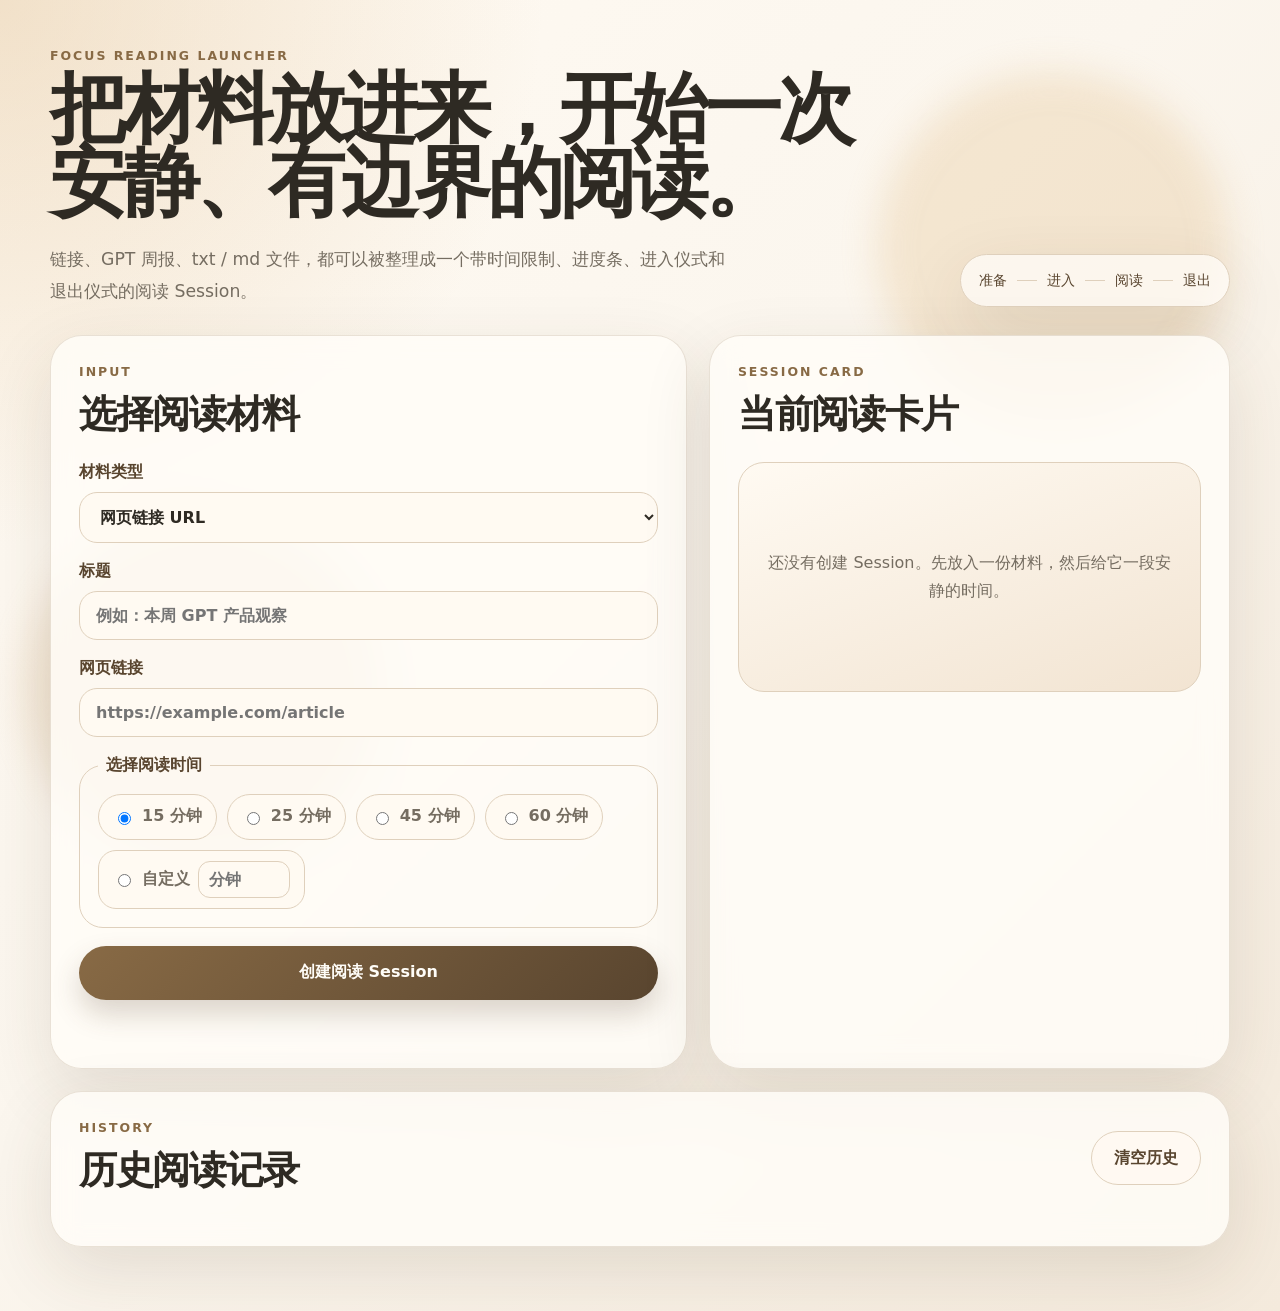
==== web/index.html @ a9e2481f "Build Focus Reading Launcher MVP" ====
<!doctype html>
<html lang="zh-CN">
  <head>
    <meta charset="utf-8" />
    <meta name="viewport" content="width=device-width, initial-scale=1" />
    <meta name="description" content="Focus Reading Launcher turns links, pasted notes, and local files into timed reading sessions with entry and exit rituals." />
    <title>Focus Reading Launcher</title>
    <link rel="stylesheet" href="styles.css" />
  </head>
  <body>
    <div class="ambient ambient-one"></div>
    <div class="ambient ambient-two"></div>

    <main class="app-shell">
      <header class="hero">
        <p class="eyebrow">Focus Reading Launcher</p>
        <div class="hero-grid">
          <div>
            <h1>把材料放进来，开始一次安静、有边界的阅读。</h1>
            <p class="hero-copy">
              链接、GPT 周报、txt / md 文件，都可以被整理成一个带时间限制、进度条、进入仪式和退出仪式的阅读 Session。
            </p>
          </div>
          <div class="stage-map" aria-label="阅读流程">
            <span>准备</span>
            <strong></strong>
            <span>进入</span>
            <strong></strong>
            <span>阅读</span>
            <strong></strong>
            <span>退出</span>
          </div>
        </div>
      </header>

      <section id="homeView" class="view active" aria-label="创建阅读 Session">
        <div class="two-column">
          <section class="panel input-panel">
            <div class="panel-heading">
              <p class="eyebrow">Input</p>
              <h2>选择阅读材料</h2>
            </div>

            <form id="sessionForm" class="session-form">
              <label class="field">
                <span>材料类型</span>
                <select id="sourceType" required>
                  <option value="link">网页链接 URL</option>
                  <option value="text">粘贴文本 / GPT 周报</option>
                  <option value="file">本地文件 txt / md / pdf</option>
                </select>
              </label>

              <label class="field">
                <span>标题</span>
                <input id="titleInput" type="text" placeholder="例如：本周 GPT 产品观察" />
              </label>

              <label class="field source-field" data-type="link">
                <span>网页链接</span>
                <input id="urlInput" type="url" placeholder="https://example.com/article" />
              </label>

              <label class="field source-field hidden" data-type="text">
                <span>粘贴内容</span>
                <textarea id="textInput" rows="9" placeholder="把 GPT 周报、文章片段或学习笔记粘贴到这里..."></textarea>
              </label>

              <label class="field source-field hidden" data-type="file">
                <span>上传文件</span>
                <input id="fileInput" type="file" accept=".txt,.md,.pdf,text/plain,text/markdown,application/pdf" />
                <small id="fileHint">第一版会读取 txt / md；PDF 暂时保留占位提示，后续接解析。</small>
              </label>

              <fieldset class="duration-picker">
                <legend>选择阅读时间</legend>
                <div class="duration-options" id="durationOptions">
                  <label><input type="radio" name="duration" value="15" checked />15 分钟</label>
                  <label><input type="radio" name="duration" value="25" />25 分钟</label>
                  <label><input type="radio" name="duration" value="45" />45 分钟</label>
                  <label><input type="radio" name="duration" value="60" />60 分钟</label>
                  <label class="custom-duration"><input type="radio" name="duration" value="custom" />自定义 <input id="customMinutes" type="number" min="1" max="240" placeholder="分钟" /></label>
                </div>
              </fieldset>

              <button class="primary-button" type="submit">创建阅读 Session</button>
              <p id="formMessage" class="form-message" role="status"></p>
            </form>
          </section>

          <aside class="panel session-panel">
            <div class="panel-heading">
              <p class="eyebrow">Session Card</p>
              <h2>当前阅读卡片</h2>
            </div>
            <article id="sessionCard" class="session-card empty">
              <p class="muted">还没有创建 Session。先放入一份材料，然后给它一段安静的时间。</p>
            </article>
          </aside>
        </div>

        <section class="panel history-panel">
          <div class="panel-heading row-heading">
            <div>
              <p class="eyebrow">History</p>
              <h2>历史阅读记录</h2>
            </div>
            <button id="clearHistoryButton" class="ghost-button" type="button">清空历史</button>
          </div>
          <div id="historyList" class="history-list"></div>
        </section>
      </section>

      <section id="ritualView" class="view ritual-view" aria-label="进入仪式">
        <div class="ritual-card">
          <p class="eyebrow">Entry Ritual</p>
          <h2>进入阅读状态</h2>
          <div class="breathing-orb" aria-hidden="true"><span></span></div>
          <p class="ritual-copy">把手机放远，关闭多余标签页。接下来只需要守住这一份材料和这段时间。</p>
          <ul class="ritual-list">
            <li>我知道这次阅读的主题。</li>
            <li>我允许自己慢下来。</li>
            <li>倒计时会在确认后才开始。</li>
          </ul>
          <div class="ritual-actions">
            <button id="backHomeButton" class="ghost-button" type="button">返回修改</button>
            <button id="enterReadingButton" class="primary-button" type="button">我已进入阅读状态</button>
          </div>
        </div>
      </section>

      <section id="readingView" class="view reading-view" aria-label="阅读页面">
        <div class="reading-layout">
          <section class="panel reading-main">
            <p class="eyebrow">Reading</p>
            <h2 id="readingTitle">阅读标题</h2>
            <div id="contentArea" class="content-area"></div>
          </section>

          <aside class="panel reading-side">
            <p class="eyebrow">Timer</p>
            <div id="timerDisplay" class="timer-display">25:00</div>
            <label class="progress-block">
              <span>时间进度</span>
              <progress id="timeProgress" max="100" value="0"></progress>
            </label>

            <label class="progress-block">
              <span>阅读进度：<strong id="readingProgressText">0%</strong></span>
              <input id="readingProgressRange" type="range" min="0" max="100" step="5" value="0" />
            </label>
            <div class="quick-progress" aria-label="快速设置阅读进度">
              <button type="button" data-progress="25">25%</button>
              <button type="button" data-progress="50">50%</button>
              <button type="button" data-progress="75">75%</button>
              <button type="button" data-progress="100">100%</button>
            </div>

            <label class="field">
              <span>标记一个关键点</span>
              <textarea id="keyPointInput" rows="5" placeholder="此刻读到的一个关键点..."></textarea>
            </label>
            <button id="finishReadingButton" class="primary-button" type="button">我读完了</button>
          </aside>
        </div>
      </section>

      <section id="exitView" class="view ritual-view" aria-label="退出仪式">
        <div class="ritual-card exit-card">
          <p class="eyebrow">Exit Ritual</p>
          <h2>完成退出</h2>
          <p class="ritual-copy">在离开之前，留下一句话。它会成为这次阅读真正带走的东西。</p>
          <label class="field">
            <span>读到最重要的点</span>
            <textarea id="takeawayInput" rows="6" placeholder="例如：这篇文章真正提醒我的是..."></textarea>
          </label>
          <p id="exitMessage" class="form-message" role="status"></p>
          <button id="completeExitButton" class="primary-button" type="button">完成退出并保存记录</button>
        </div>
      </section>
    </main>

    <script src="app.js"></script>
  </body>
</html>
---- web/styles.css ----
:root {
  --paper: #fbf6ee;
  --paper-deep: #f1e5d3;
  --ink: #2e2a23;
  --muted: #756d61;
  --line: #dfd0bc;
  --accent: #886a45;
  --accent-dark: #59452f;
  --accent-soft: #ead8bf;
  --white: #fffdf8;
  --shadow: 0 24px 70px rgba(68, 47, 24, 0.12);
}

* { box-sizing: border-box; }

body {
  margin: 0;
  min-height: 100vh;
  font-family: Inter, ui-sans-serif, system-ui, -apple-system, BlinkMacSystemFont, "Segoe UI", sans-serif;
  color: var(--ink);
  background:
    radial-gradient(circle at top left, rgba(223, 190, 145, 0.42), transparent 34rem),
    linear-gradient(135deg, #fffaf2 0%, var(--paper) 45%, #f4eadc 100%);
}

button, input, select, textarea { font: inherit; }
button { cursor: pointer; }
textarea { resize: vertical; }

.ambient {
  position: fixed;
  width: 22rem;
  height: 22rem;
  border-radius: 999px;
  filter: blur(18px);
  opacity: 0.32;
  pointer-events: none;
}
.ambient-one { top: 8%; right: 4%; background: #e5c391; }
.ambient-two { bottom: 4%; left: 2%; background: #d9b991; }

.app-shell {
  position: relative;
  width: min(1180px, calc(100% - 32px));
  margin: 0 auto;
  padding: 48px 0 64px;
}

.hero { margin-bottom: 28px; }
.eyebrow {
  margin: 0 0 10px;
  color: var(--accent);
  font-size: 0.78rem;
  font-weight: 800;
  letter-spacing: 0.16em;
  text-transform: uppercase;
}
.hero-grid {
  display: grid;
  grid-template-columns: minmax(0, 1fr) auto;
  gap: 32px;
  align-items: end;
}
h1 {
  max-width: 820px;
  margin: 0;
  font-family: Georgia, "Times New Roman", serif;
  font-size: clamp(2.35rem, 6vw, 5rem);
  line-height: 0.96;
  letter-spacing: -0.055em;
}
.hero-copy {
  max-width: 690px;
  margin: 24px 0 0;
  color: var(--muted);
  font-size: 1.08rem;
  line-height: 1.8;
}
.stage-map {
  display: grid;
  grid-template-columns: repeat(7, auto);
  gap: 10px;
  align-items: center;
  padding: 16px 18px;
  border: 1px solid var(--line);
  border-radius: 999px;
  background: rgba(255, 253, 248, 0.74);
  box-shadow: var(--shadow);
  white-space: nowrap;
}
.stage-map span { font-size: 0.9rem; color: var(--accent-dark); }
.stage-map strong { width: 20px; height: 1px; background: var(--line); }

.view { display: none; }
.view.active { display: block; }
.two-column {
  display: grid;
  grid-template-columns: minmax(0, 1.1fr) minmax(320px, 0.9fr);
  gap: 22px;
}
.panel {
  border: 1px solid rgba(133, 101, 60, 0.18);
  border-radius: 32px;
  padding: 28px;
  background: rgba(255, 253, 248, 0.82);
  box-shadow: var(--shadow);
  backdrop-filter: blur(14px);
}
.panel h2, .ritual-card h2 {
  margin: 0;
  font-family: Georgia, "Times New Roman", serif;
  font-size: clamp(1.7rem, 3vw, 2.5rem);
  letter-spacing: -0.035em;
}
.panel-heading { margin-bottom: 22px; }
.row-heading { display: flex; align-items: center; justify-content: space-between; gap: 20px; }
.session-form { display: grid; gap: 18px; }
.field { display: grid; gap: 9px; color: var(--accent-dark); font-weight: 700; }
.field input, .field select, .field textarea, #customMinutes {
  width: 100%;
  border: 1px solid var(--line);
  border-radius: 18px;
  padding: 14px 16px;
  color: var(--ink);
  background: #fffaf2;
  outline: none;
  transition: border-color 0.2s, box-shadow 0.2s, background 0.2s;
}
.field input:focus, .field select:focus, .field textarea:focus, #customMinutes:focus {
  border-color: var(--accent);
  box-shadow: 0 0 0 4px rgba(136, 106, 69, 0.12);
  background: #fffdf8;
}
.field small { color: var(--muted); font-weight: 500; line-height: 1.6; }
.hidden { display: none !important; }
.duration-picker {
  margin: 0;
  padding: 18px;
  border: 1px solid var(--line);
  border-radius: 24px;
}
.duration-picker legend { padding: 0 8px; color: var(--accent-dark); font-weight: 800; }
.duration-options { display: flex; flex-wrap: wrap; gap: 10px; }
.duration-options label {
  display: inline-flex;
  align-items: center;
  gap: 8px;
  min-height: 46px;
  padding: 10px 14px;
  border: 1px solid var(--line);
  border-radius: 999px;
  background: #fffaf2;
  color: var(--muted);
  font-weight: 700;
}
.custom-duration { border-radius: 18px !important; }
#customMinutes { max-width: 92px; padding: 8px 10px; border-radius: 12px; }
.primary-button, .ghost-button {
  min-height: 54px;
  border-radius: 999px;
  padding: 14px 22px;
  font-weight: 850;
  border: 0;
}
.primary-button {
  color: #fffdf8;
  background: linear-gradient(135deg, var(--accent), var(--accent-dark));
  box-shadow: 0 14px 28px rgba(89, 69, 47, 0.22);
}
.ghost-button {
  color: var(--accent-dark);
  background: rgba(255, 250, 242, 0.72);
  border: 1px solid var(--line);
}
.form-message { min-height: 1.4em; margin: 0; color: #98613d; font-weight: 700; }
.muted { color: var(--muted); line-height: 1.7; }
.session-card {
  display: grid;
  gap: 16px;
  min-height: 230px;
  padding: 22px;
  border-radius: 26px;
  background: linear-gradient(160deg, #fffaf2, #f2e4d2);
  border: 1px solid var(--line);
}
.session-card.empty { place-items: center; text-align: center; }
.session-card h3 { margin: 0; font-size: 1.45rem; }
.meta-grid { display: grid; grid-template-columns: 1fr 1fr; gap: 12px; }
.meta-item { padding: 13px; border-radius: 18px; background: rgba(255,255,255,0.48); }
.meta-item span { display: block; color: var(--muted); font-size: 0.78rem; margin-bottom: 4px; }
.card-progress { width: 100%; height: 12px; accent-color: var(--accent); }
.history-panel { margin-top: 22px; }
.history-list { display: grid; gap: 12px; }
.history-item {
  display: grid;
  grid-template-columns: 120px minmax(0, 1fr) 96px 110px 90px minmax(180px, 1.2fr);
  gap: 14px;
  align-items: center;
  padding: 16px;
  border: 1px solid var(--line);
  border-radius: 22px;
  background: rgba(255, 250, 242, 0.72);
}
.history-item strong { overflow-wrap: anywhere; }
.history-item span, .history-item p { margin: 0; color: var(--muted); line-height: 1.5; }
.ritual-view { min-height: 68vh; place-items: center; }
.ritual-view.active { display: grid; }
.ritual-card {
  width: min(720px, 100%);
  padding: clamp(28px, 6vw, 56px);
  border: 1px solid rgba(133, 101, 60, 0.18);
  border-radius: 42px;
  background: rgba(255, 253, 248, 0.9);
  box-shadow: var(--shadow);
  text-align: center;
}
.breathing-orb {
  display: grid;
  place-items: center;
  width: 180px;
  height: 180px;
  margin: 34px auto;
  border-radius: 999px;
  background: radial-gradient(circle, #fffdf8 0 30%, #ead8bf 31% 100%);
}
.breathing-orb span {
  width: 82px;
  height: 82px;
  border-radius: 999px;
  background: var(--accent);
  opacity: 0.68;
  animation: breathe 4.8s ease-in-out infinite;
}
@keyframes breathe { 0%,100% { transform: scale(0.78); opacity: 0.42; } 50% { transform: scale(1.12); opacity: 0.72; } }
.ritual-copy { margin: 18px auto; max-width: 560px; color: var(--muted); line-height: 1.8; }
.ritual-list { display: inline-grid; gap: 8px; margin: 10px auto 28px; padding-left: 22px; text-align: left; color: var(--accent-dark); }
.ritual-actions { display: flex; justify-content: center; gap: 14px; flex-wrap: wrap; }
.reading-layout { display: grid; grid-template-columns: minmax(0, 1fr) 360px; gap: 22px; align-items: start; }
.reading-main, .reading-side { min-height: 70vh; }
.content-area {
  margin-top: 20px;
  max-height: 58vh;
  overflow: auto;
  padding: 24px;
  border-radius: 24px;
  border: 1px solid var(--line);
  background: #fffaf2;
  color: #3d372e;
  line-height: 1.85;
  white-space: pre-wrap;
}
.content-area a { color: var(--accent-dark); font-weight: 800; }
.timer-display {
  margin: 12px 0 22px;
  font-variant-numeric: tabular-nums;
  font-size: clamp(3rem, 7vw, 5rem);
  font-weight: 850;
  letter-spacing: -0.06em;
}
.progress-block { display: grid; gap: 10px; margin-bottom: 18px; color: var(--accent-dark); font-weight: 800; }
progress { width: 100%; height: 14px; accent-color: var(--accent); }
input[type="range"] { width: 100%; accent-color: var(--accent); }
.quick-progress { display: grid; grid-template-columns: repeat(4, 1fr); gap: 8px; margin-bottom: 20px; }
.quick-progress button {
  border: 1px solid var(--line);
  border-radius: 14px;
  padding: 10px 6px;
  color: var(--accent-dark);
  background: #fffaf2;
  font-weight: 800;
}
.exit-card { text-align: left; }
.exit-card .eyebrow, .exit-card h2, .exit-card .ritual-copy { text-align: center; }
.exit-card .ritual-copy { margin-bottom: 24px; }

@media (max-width: 900px) {
  .hero-grid, .two-column, .reading-layout { grid-template-columns: 1fr; }
  .stage-map { justify-self: start; overflow-x: auto; max-width: 100%; }
  .history-item { grid-template-columns: 1fr; }
  .reading-main, .reading-side { min-height: auto; }
}

@media (prefers-reduced-motion: reduce) {
  *, *::before, *::after { animation-duration: 0.01ms !important; animation-iteration-count: 1 !important; scroll-behavior: auto !important; }
}
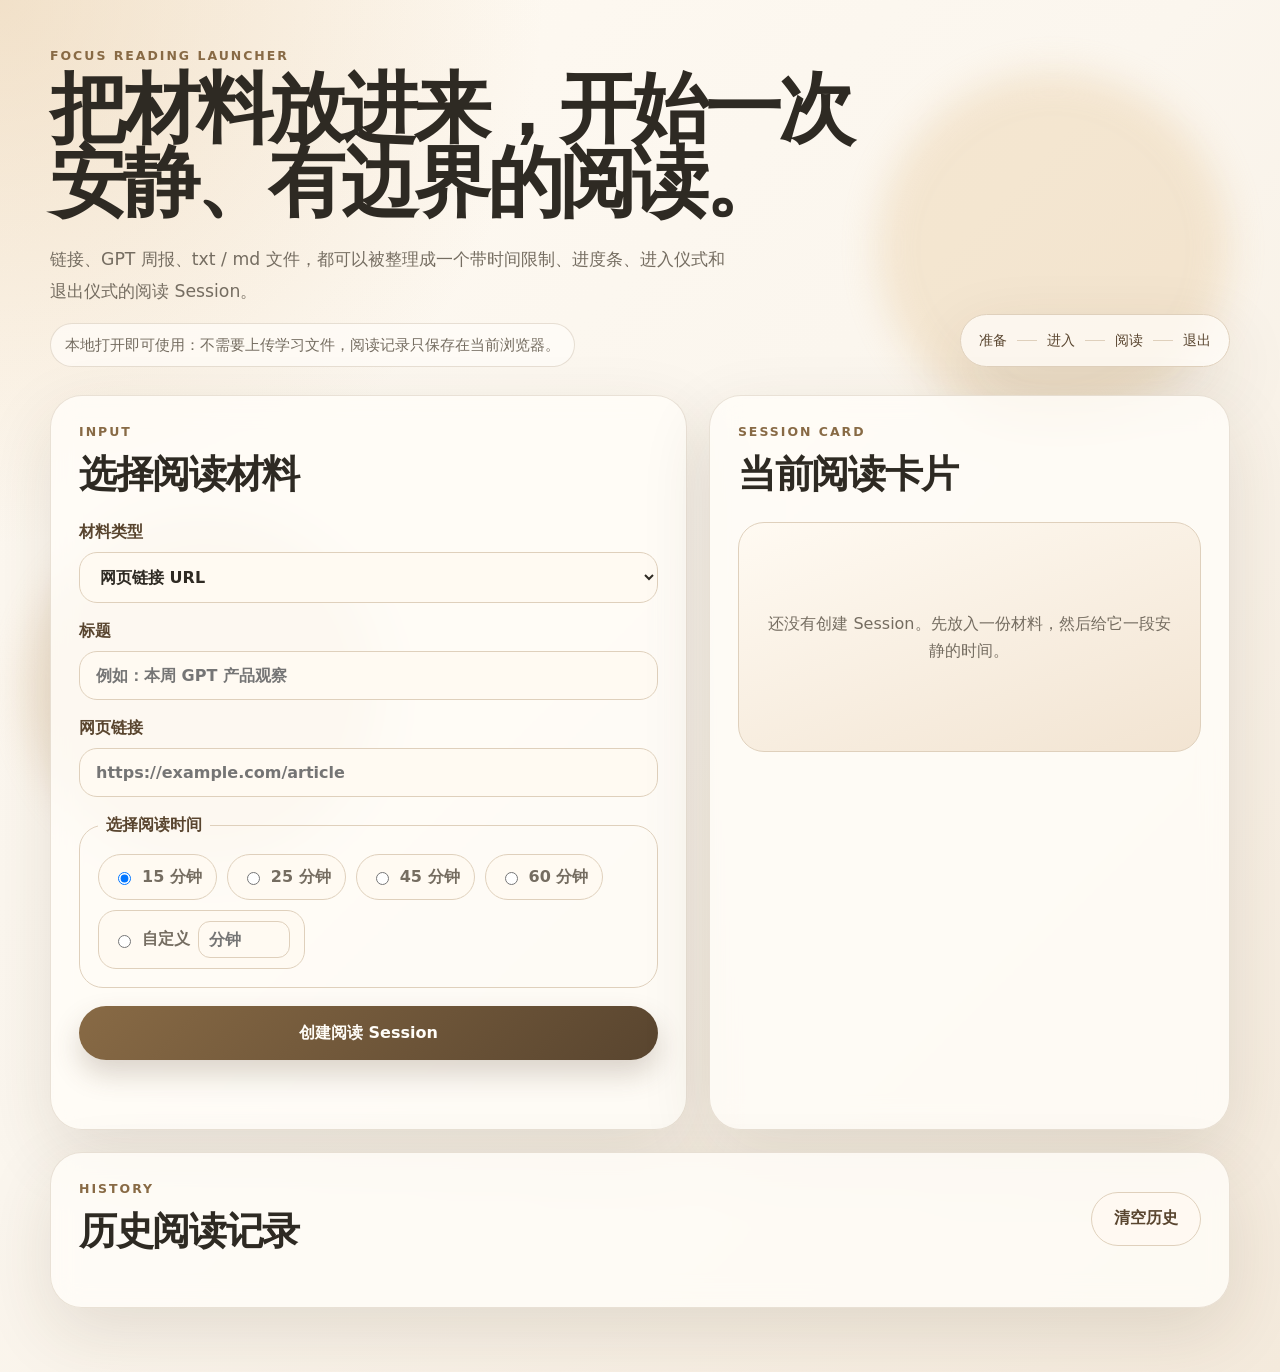
==== commit 629c41ec: "Add double-click local launcher" ====
--- a/web/index.html
+++ b/web/index.html
@@ -20,6 +20,7 @@
             <p class="hero-copy">
               链接、GPT 周报、txt / md 文件，都可以被整理成一个带时间限制、进度条、进入仪式和退出仪式的阅读 Session。
             </p>
+            <p class="local-note">本地打开即可使用：不需要上传学习文件，阅读记录只保存在当前浏览器。</p>
           </div>
           <div class="stage-map" aria-label="阅读流程">
             <span>准备</span>
@@ -69,7 +70,7 @@
               <label class="field source-field hidden" data-type="file">
                 <span>上传文件</span>
                 <input id="fileInput" type="file" accept=".txt,.md,.pdf,text/plain,text/markdown,application/pdf" />
-                <small id="fileHint">第一版会读取 txt / md；PDF 暂时保留占位提示，后续接解析。</small>
+                <small id="fileHint">本地读取，不上传学习文件。第一版会读取 txt / md；PDF 暂时保留占位提示，后续接解析。</small>
               </label>
 
               <fieldset class="duration-picker">
--- a/web/styles.css
+++ b/web/styles.css
@@ -75,6 +75,18 @@
   color: var(--muted);
   font-size: 1.08rem;
   line-height: 1.8;
+}
+
+.local-note {
+  display: inline-flex;
+  margin: 16px 0 0;
+  padding: 10px 14px;
+  border: 1px solid rgba(136, 106, 69, 0.2);
+  border-radius: 999px;
+  color: var(--muted);
+  background: rgba(255, 253, 248, 0.72);
+  font-size: 0.95rem;
+  line-height: 1.5;
 }
 .stage-map {
   display: grid;
